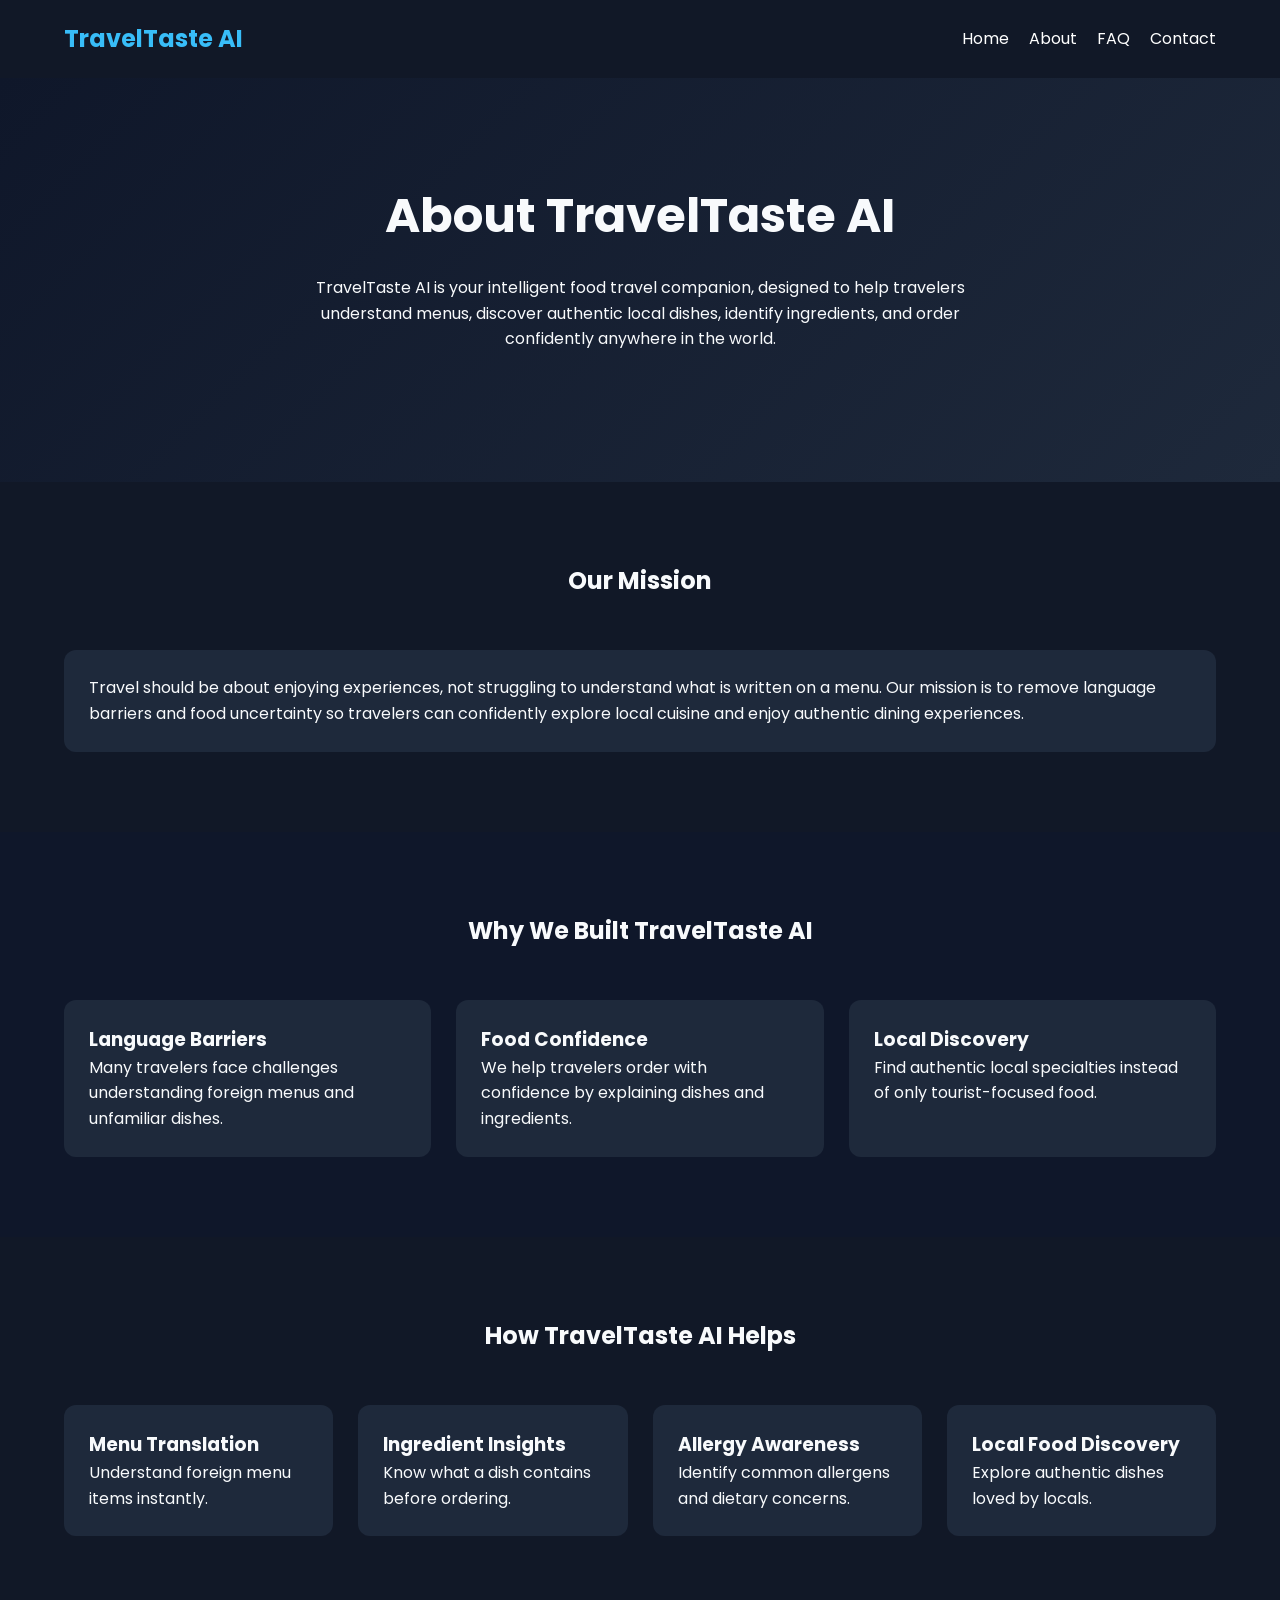
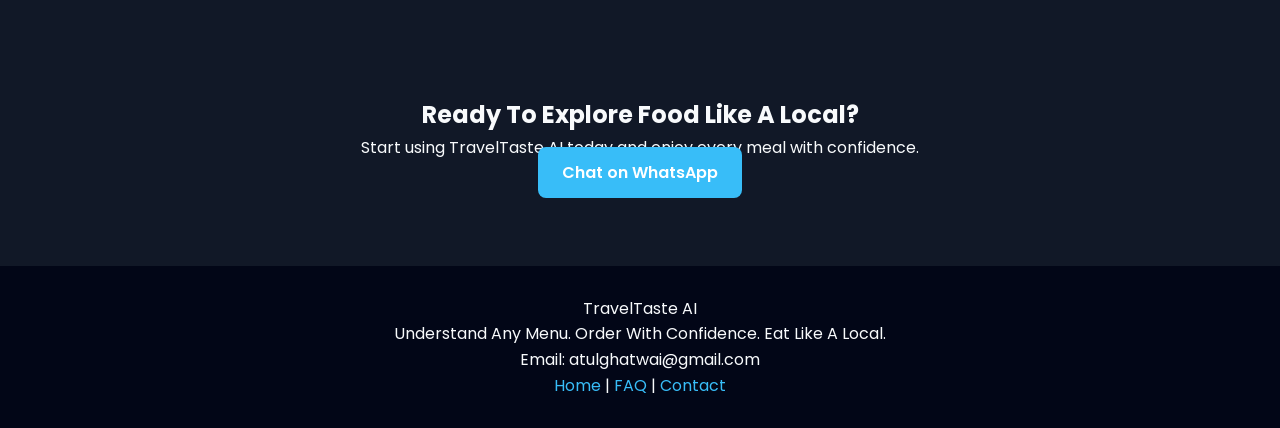
==== about.html @ 9d98a4c7 "Add about.html for TravelTaste AI information" ====
<!DOCTYPE html>
<html lang="en">

<head>
<meta charset="UTF-8">
<meta name="viewport" content="width=device-width, initial-scale=1.0">

<title>About TravelTaste AI</title>

<meta name="description"
content="Learn about TravelTaste AI, the AI-powered food travel companion helping travelers understand menus, discover local cuisine, and order with confidence.">

<link rel="stylesheet" href="assets/css/style.css">
<link href="https://fonts.googleapis.com/css2?family=Poppins:wght@300;400;500;600;700&display=swap" rel="stylesheet">

</head>

<body>

<header>
<div class="container">

<div class="logo">
TravelTaste AI
</div>

<nav>
<ul>
<li><a href="index.html">Home</a></li>
<li><a href="about.html">About</a></li>
<li><a href="faq.html">FAQ</a></li>
<li><a href="contact.html">Contact</a></li>
</ul>
</nav>

</div>
</header>

<section class="hero">

<div class="container">

<h1>About TravelTaste AI</h1>

<p>
TravelTaste AI is your intelligent food travel companion,
designed to help travelers understand menus, discover authentic local dishes,
identify ingredients, and order confidently anywhere in the world.
</p>

</div>

</section>

<section class="features">

<div class="container">

<h2>Our Mission</h2>

<div class="card">

<p>
Travel should be about enjoying experiences, not struggling to understand
what is written on a menu.

Our mission is to remove language barriers and food uncertainty so travelers
can confidently explore local cuisine and enjoy authentic dining experiences.
</p>

</div>

</div>

</section>

<section class="pricing">

<div class="container">

<h2>Why We Built TravelTaste AI</h2>

<div class="feature-grid">

<div class="card">
<h3>Language Barriers</h3>
<p>
Many travelers face challenges understanding foreign menus and unfamiliar dishes.
</p>
</div>

<div class="card">
<h3>Food Confidence</h3>
<p>
We help travelers order with confidence by explaining dishes and ingredients.
</p>
</div>

<div class="card">
<h3>Local Discovery</h3>
<p>
Find authentic local specialties instead of only tourist-focused food.
</p>
</div>

</div>

</div>

</section>

<section class="features">

<div class="container">

<h2>How TravelTaste AI Helps</h2>

<div class="feature-grid">

<div class="card">
<h3>Menu Translation</h3>
<p>
Understand foreign menu items instantly.
</p>
</div>

<div class="card">
<h3>Ingredient Insights</h3>
<p>
Know what a dish contains before ordering.
</p>
</div>

<div class="card">
<h3>Allergy Awareness</h3>
<p>
Identify common allergens and dietary concerns.
</p>
</div>

<div class="card">
<h3>Local Food Discovery</h3>
<p>
Explore authentic dishes loved by locals.
</p>
</div>

</div>

</div>

</section>

<section class="cta">

<div class="container">

<h2>Ready To Explore Food Like A Local?</h2>

<p>
Start using TravelTaste AI today and enjoy every meal with confidence.
</p>

<a class="btn-primary"
href="https://wa.me/919823015442"
target="_blank">
Chat on WhatsApp
</a>

</div>

</section>

<footer>

<div class="container">

<p>
TravelTaste AI
</p>

<p>
Understand Any Menu. Order With Confidence. Eat Like A Local.
</p>

<p>
Email: atulghatwai@gmail.com
</p>

<p>
<a href="index.html">Home</a> |
<a href="faq.html">FAQ</a> |
<a href="contact.html">Contact</a>
</p>

</div>

</footer>

</body>
</html>
---- assets/css/style.css ----
*{
margin:0;
padding:0;
box-sizing:border-box;
}

body{
font-family:'Poppins',sans-serif;
background:#0f172a;
color:#f8fafc;
line-height:1.6;
}

.container{
width:90%;
max-width:1200px;
margin:auto;
}

header{
background:#111827;
padding:20px 0;
position:sticky;
top:0;
z-index:100;
}

header .container{
display:flex;
justify-content:space-between;
align-items:center;
}

.logo{
font-size:1.5rem;
font-weight:700;
color:#38bdf8;
}

nav ul{
list-style:none;
display:flex;
gap:20px;
}

nav a{
text-decoration:none;
color:white;
}

.hero{
padding:100px 0;
text-align:center;
background:linear-gradient(
135deg,
#0f172a,
#1e293b
);
}

.hero h1{
font-size:3rem;
margin-bottom:20px;
}

.hero p{
max-width:700px;
margin:auto;
margin-bottom:30px;
}

.hero-buttons{
display:flex;
justify-content:center;
gap:15px;
flex-wrap:wrap;
}

.btn-primary{
background:#38bdf8;
color:white;
padding:14px 24px;
border-radius:8px;
text-decoration:none;
font-weight:600;
}

.btn-secondary{
background:#334155;
color:white;
padding:14px 24px;
border-radius:8px;
text-decoration:none;
}

.features{
padding:80px 0;
background:#111827;
}

.features h2{
text-align:center;
margin-bottom:50px;
}

.feature-grid{
display:grid;
grid-template-columns:
repeat(auto-fit,minmax(250px,1fr));
gap:25px;
}

.card{
background:#1e293b;
padding:25px;
border-radius:12px;
}

.pricing{
padding:80px 0;
}

.pricing h2{
text-align:center;
margin-bottom:50px;
}

.pricing-grid{
display:grid;
grid-template-columns:
repeat(auto-fit,minmax(280px,1fr));
gap:30px;
}

.price-card{
background:#1e293b;
padding:30px;
border-radius:12px;
text-align:center;
}

.featured{
border:2px solid #38bdf8;
}

.price{
font-size:2rem;
font-weight:700;
margin:20px 0;
color:#38bdf8;
}

.price-card ul{
list-style:none;
}

.price-card li{
margin-bottom:10px;
}

.cta{
padding:80px 0;
text-align:center;
background:#111827;
}

footer{
padding:30px 0;
text-align:center;
background:#020617;
}

footer a{
color:#38bdf8;
text-decoration:none;
}

@media(max-width:768px){

.hero h1{
font-size:2rem;
}

nav ul{
gap:10px;
font-size:0.9rem;
}

}
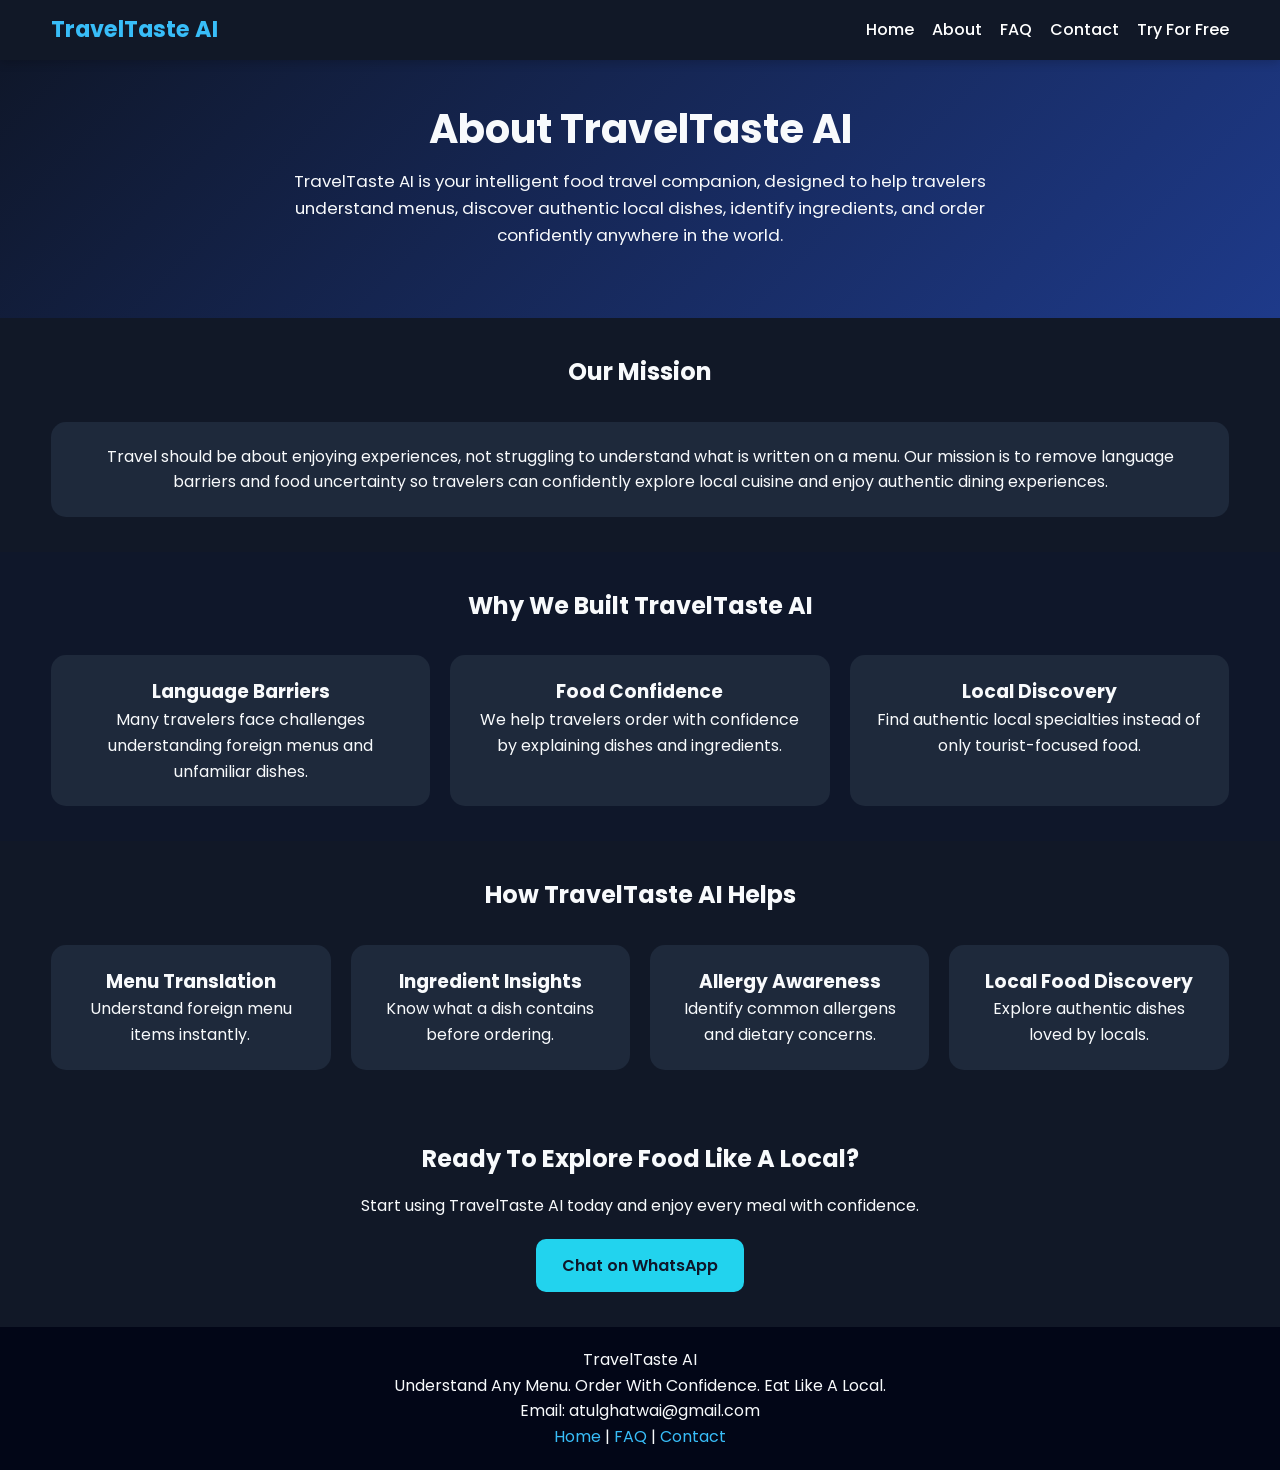
==== commit 2e945ba4: "Update navigation menu in about.html Added a 'Try For Free' link to the navigation menu." ====
--- a/about.html
+++ b/about.html
@@ -29,7 +29,11 @@
 <li><a href="index.html">Home</a></li>
 <li><a href="about.html">About</a></li>
 <li><a href="faq.html">FAQ</a></li>
-<li><a href="contact.html">Contact</a></li>
+<li><a href="contact.html">Contact</a><li>
+<a href="https://chatgpt.com/g/g-6a216ccab2dc8191abaa5e200b247805-traveltaste-ai" target="_blank">
+Try For Free
+</a>
+</li>
 </ul>
 </nav>
 
--- a/assets/css/style.css
+++ b/assets/css/style.css
@@ -12,17 +12,20 @@
 }
 
 .container{
-width:90%;
+width:92%;
 max-width:1200px;
 margin:auto;
 }
 
+/* HEADER */
+
 header{
 background:#111827;
-padding:20px 0;
+padding:12px 0;
 position:sticky;
 top:0;
 z-index:100;
+box-shadow:0 2px 10px rgba(0,0,0,0.2);
 }
 
 header .container{
@@ -32,41 +35,52 @@
 }
 
 .logo{
-font-size:1.5rem;
+font-size:1.4rem;
 font-weight:700;
 color:#38bdf8;
+white-space:nowrap;
 }
 
 nav ul{
 list-style:none;
 display:flex;
-gap:20px;
+gap:18px;
 }
 
 nav a{
 text-decoration:none;
 color:white;
-}
+font-weight:500;
+transition:0.3s;
+}
+
+nav a:hover{
+color:#38bdf8;
+}
+
+/* HERO */
 
 .hero{
-padding:100px 0;
+padding:45px 0;
 text-align:center;
 background:linear-gradient(
 135deg,
 #0f172a,
-#1e293b
+#1e3a8a
 );
 }
 
 .hero h1{
-font-size:3rem;
-margin-bottom:20px;
+font-size:2.5rem;
+line-height:1.2;
+margin-bottom:15px;
 }
 
 .hero p{
-max-width:700px;
+max-width:750px;
 margin:auto;
-margin-bottom:30px;
+margin-bottom:25px;
+font-size:1.05rem;
 }
 
 .hero-buttons{
@@ -76,66 +90,121 @@
 flex-wrap:wrap;
 }
 
-.btn-primary{
-background:#38bdf8;
-color:white;
-padding:14px 24px;
-border-radius:8px;
+.btn-primary,
+.btn-secondary{
+display:inline-block;
+padding:14px 26px;
+border-radius:10px;
 text-decoration:none;
 font-weight:600;
+transition:0.3s;
+}
+
+.btn-primary{
+background:#22d3ee;
+color:#0f172a;
+}
+
+.btn-primary:hover{
+background:#67e8f9;
 }
 
 .btn-secondary{
 background:#334155;
 color:white;
-padding:14px 24px;
-border-radius:8px;
-text-decoration:none;
-}
+}
+
+.btn-secondary:hover{
+background:#475569;
+}
+
+/* FEATURES */
 
 .features{
-padding:80px 0;
+padding:35px 0;
 background:#111827;
 }
 
 .features h2{
 text-align:center;
-margin-bottom:50px;
+margin-bottom:30px;
 }
 
 .feature-grid{
 display:grid;
-grid-template-columns:
-repeat(auto-fit,minmax(250px,1fr));
-gap:25px;
+grid-template-columns:repeat(auto-fit,minmax(260px,1fr));
+gap:20px;
 }
 
 .card{
 background:#1e293b;
+padding:22px;
+border-radius:15px;
+text-align:center;
+transition:0.3s;
+}
+
+.card:hover{
+transform:translateY(-5px);
+}
+
+/* CONTACT CARDS */
+
+.contact-grid{
+display:grid;
+grid-template-columns:repeat(auto-fit,minmax(280px,1fr));
+gap:20px;
+margin-top:20px;
+}
+
+.contact-card{
+background:#1e293b;
 padding:25px;
-border-radius:12px;
-}
+border-radius:15px;
+text-align:center;
+}
+
+.contact-card h3{
+margin-bottom:10px;
+}
+
+.contact-card a{
+color:white !important;
+font-weight:600;
+text-decoration:none;
+display:inline-block;
+margin-top:10px;
+padding:10px 18px;
+background:#22d3ee;
+border-radius:8px;
+}
+
+.contact-card a:hover{
+background:#67e8f9;
+color:#0f172a !important;
+}
+
+/* PRICING */
 
 .pricing{
-padding:80px 0;
+padding:35px 0;
 }
 
 .pricing h2{
 text-align:center;
-margin-bottom:50px;
+margin-bottom:30px;
 }
 
 .pricing-grid{
 display:grid;
-grid-template-columns:
-repeat(auto-fit,minmax(280px,1fr));
-gap:30px;
+grid-template-columns:repeat(auto-fit,minmax(260px,1fr));
+gap:20px;
 }
 
 .price-card{
 background:#1e293b;
-padding:30px;
-border-radius:12px;
+padding:25px;
+border-radius:15px;
 text-align:center;
 }
 
@@ -146,7 +215,7 @@
 .price{
 font-size:2rem;
 font-weight:700;
-margin:20px 0;
+margin:15px 0;
 color:#38bdf8;
 }
 
@@ -155,17 +224,54 @@
 }
 
 .price-card li{
+margin-bottom:8px;
+}
+
+/* QR SECTION */
+
+.qr-section{
+text-align:center;
+padding:20px 0;
+margin:10px auto;
+}
+
+.qr-section h2{
 margin-bottom:10px;
 }
 
+.qr-section p{
+margin-bottom:15px;
+}
+
+.qr-section img{
+width:180px;
+max-width:100%;
+display:block;
+margin:10px auto;
+border-radius:12px;
+box-shadow:0 0 15px rgba(56,189,248,0.4);
+}
+
+/* CTA */
+
 .cta{
-padding:80px 0;
+padding:35px 0;
 text-align:center;
 background:#111827;
 }
 
+.cta h2{
+margin-bottom:15px;
+}
+
+.cta p{
+margin-bottom:20px;
+}
+
+/* FOOTER */
+
 footer{
-padding:30px 0;
+padding:20px 0;
 text-align:center;
 background:#020617;
 }
@@ -175,15 +281,56 @@
 text-decoration:none;
 }
 
+/* MOBILE */
+
 @media(max-width:768px){
+
+header .container{
+flex-direction:column;
+gap:10px;
+}
+
+.logo{
+font-size:1.2rem;
+}
+
+nav ul{
+gap:10px;
+font-size:0.85rem;
+flex-wrap:wrap;
+justify-content:center;
+}
+
+.hero{
+padding:35px 0;
+}
 
 .hero h1{
 font-size:2rem;
 }
 
-nav ul{
-gap:10px;
-font-size:0.9rem;
-}
-
-}
+.hero p{
+font-size:1rem;
+}
+
+.hero-buttons{
+flex-direction:column;
+align-items:center;
+}
+
+.btn-primary,
+.btn-secondary{
+width:220px;
+text-align:center;
+}
+
+.features,
+.pricing,
+.cta{
+padding:25px 0;
+}
+
+.qr-section img{
+width:150px;
+}
+}
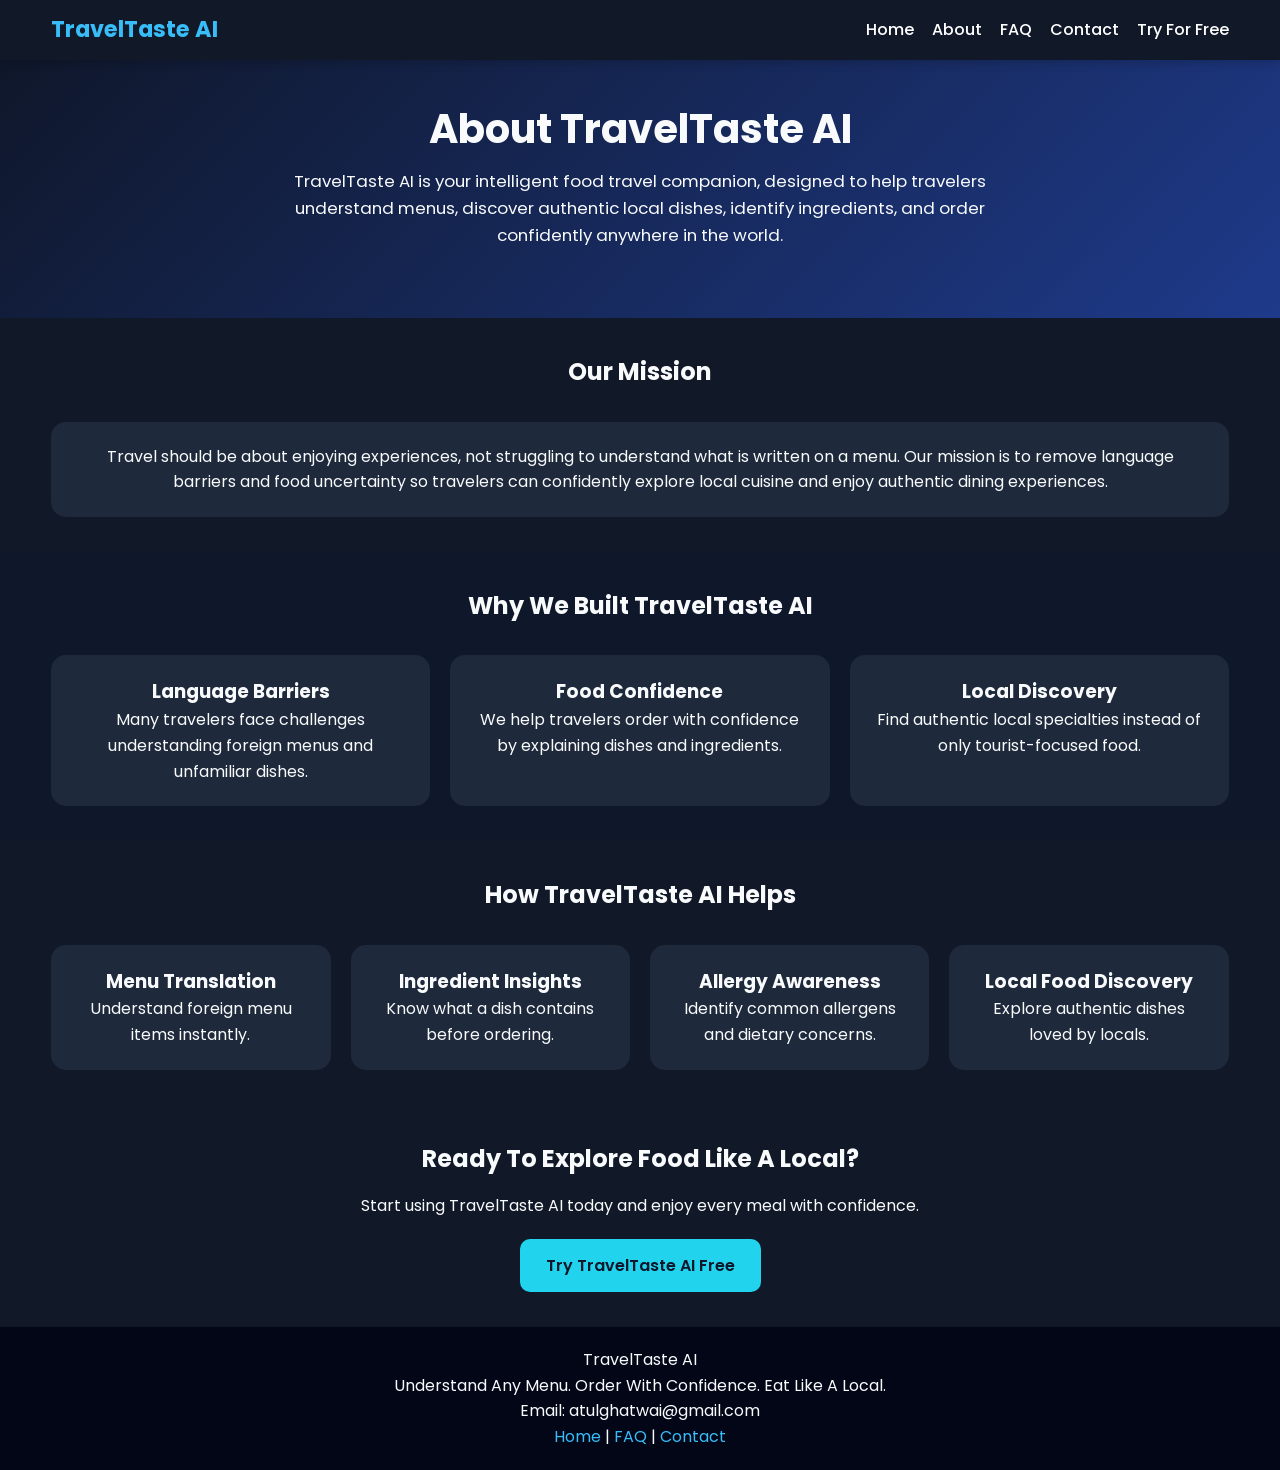
==== commit fd85fd89: "Update link and button text in about.html" ====
--- a/about.html
+++ b/about.html
@@ -29,8 +29,12 @@
 <li><a href="index.html">Home</a></li>
 <li><a href="about.html">About</a></li>
 <li><a href="faq.html">FAQ</a></li>
-<li><a href="contact.html">Contact</a><li>
-<a href="https://chatgpt.com/g/g-6a216ccab2dc8191abaa5e200b247805-traveltaste-ai" target="_blank">
+<li><a href="contact.html">Contact</a></li>
+
+<li>
+<a href="https://chatgpt.com/g/g-6a216ccab2dc8191abaa5e200b247805-traveltaste-ai"
+target="_blank"
+class="btn-nav">
 Try For Free
 </a>
 </li>
@@ -166,9 +170,9 @@
 </p>
 
 <a class="btn-primary"
-href="https://wa.me/919823015442"
+href="https://chatgpt.com/g/g-6a216ccab2dc8191abaa5e200b247805-traveltaste-ai"
 target="_blank">
-Chat on WhatsApp
+Try TravelTaste AI Free
 </a>
 
 </div>
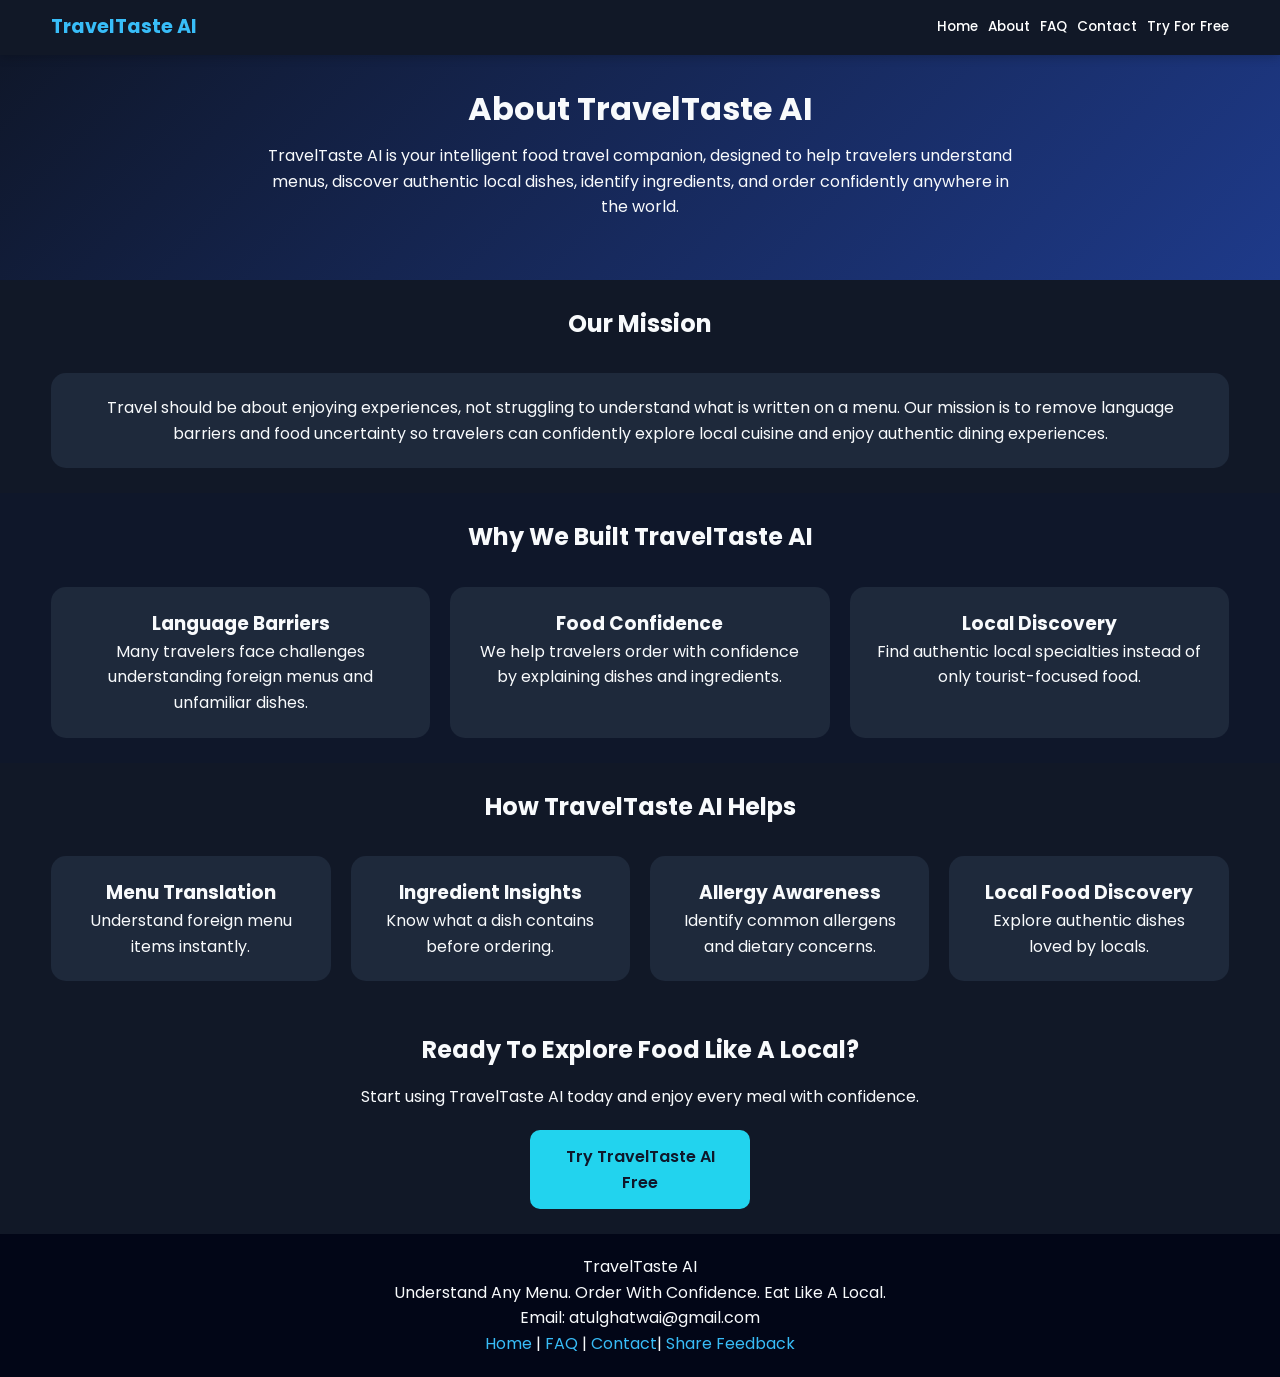
==== commit d2f7566a: "Add 'Share Feedback' link to about.html" ====
--- a/about.html
+++ b/about.html
@@ -198,7 +198,8 @@
 <p>
 <a href="index.html">Home</a> |
 <a href="faq.html">FAQ</a> |
-<a href="contact.html">Contact</a>
+<a href="contact.html">Contact</a>| 
+<a href="https://forms.gle/KcRqr9jrZfQy5ATy7" target="_blank">Share Feedback</a>
 </p>
 
 </div>
--- a/assets/css/style.css
+++ b/assets/css/style.css
@@ -152,7 +152,7 @@
 
 .contact-grid{
 display:grid;
-grid-template-columns:repeat(auto-fit,minmax(280px,1fr));
+grid-template-columns:repeat(3,1fr);
 gap:20px;
 margin-top:20px;
 }
@@ -285,9 +285,10 @@
 
 @media(max-width:768px){
 
-header .container{
-flex-direction:column;
-gap:10px;
+.contact-grid{
+grid-template-columns:1fr;
+}
+
 }
 
 .logo{
